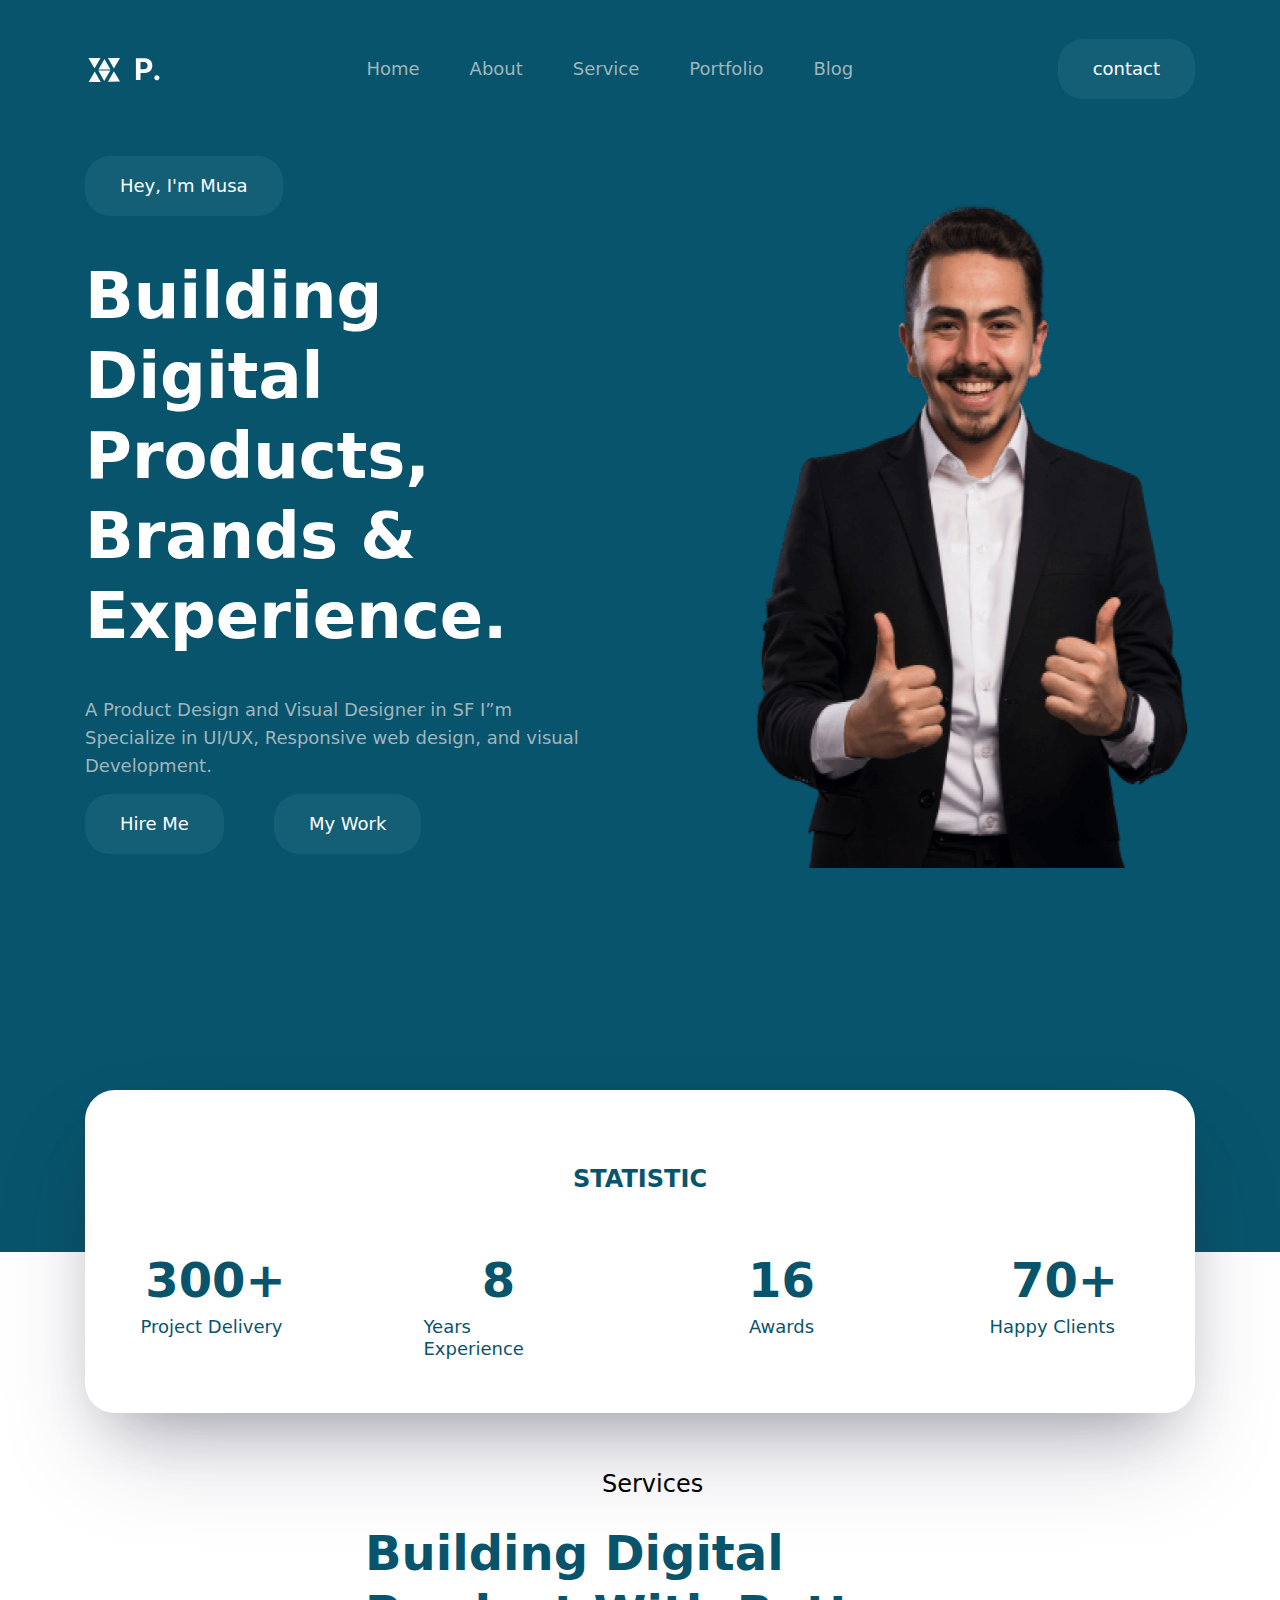
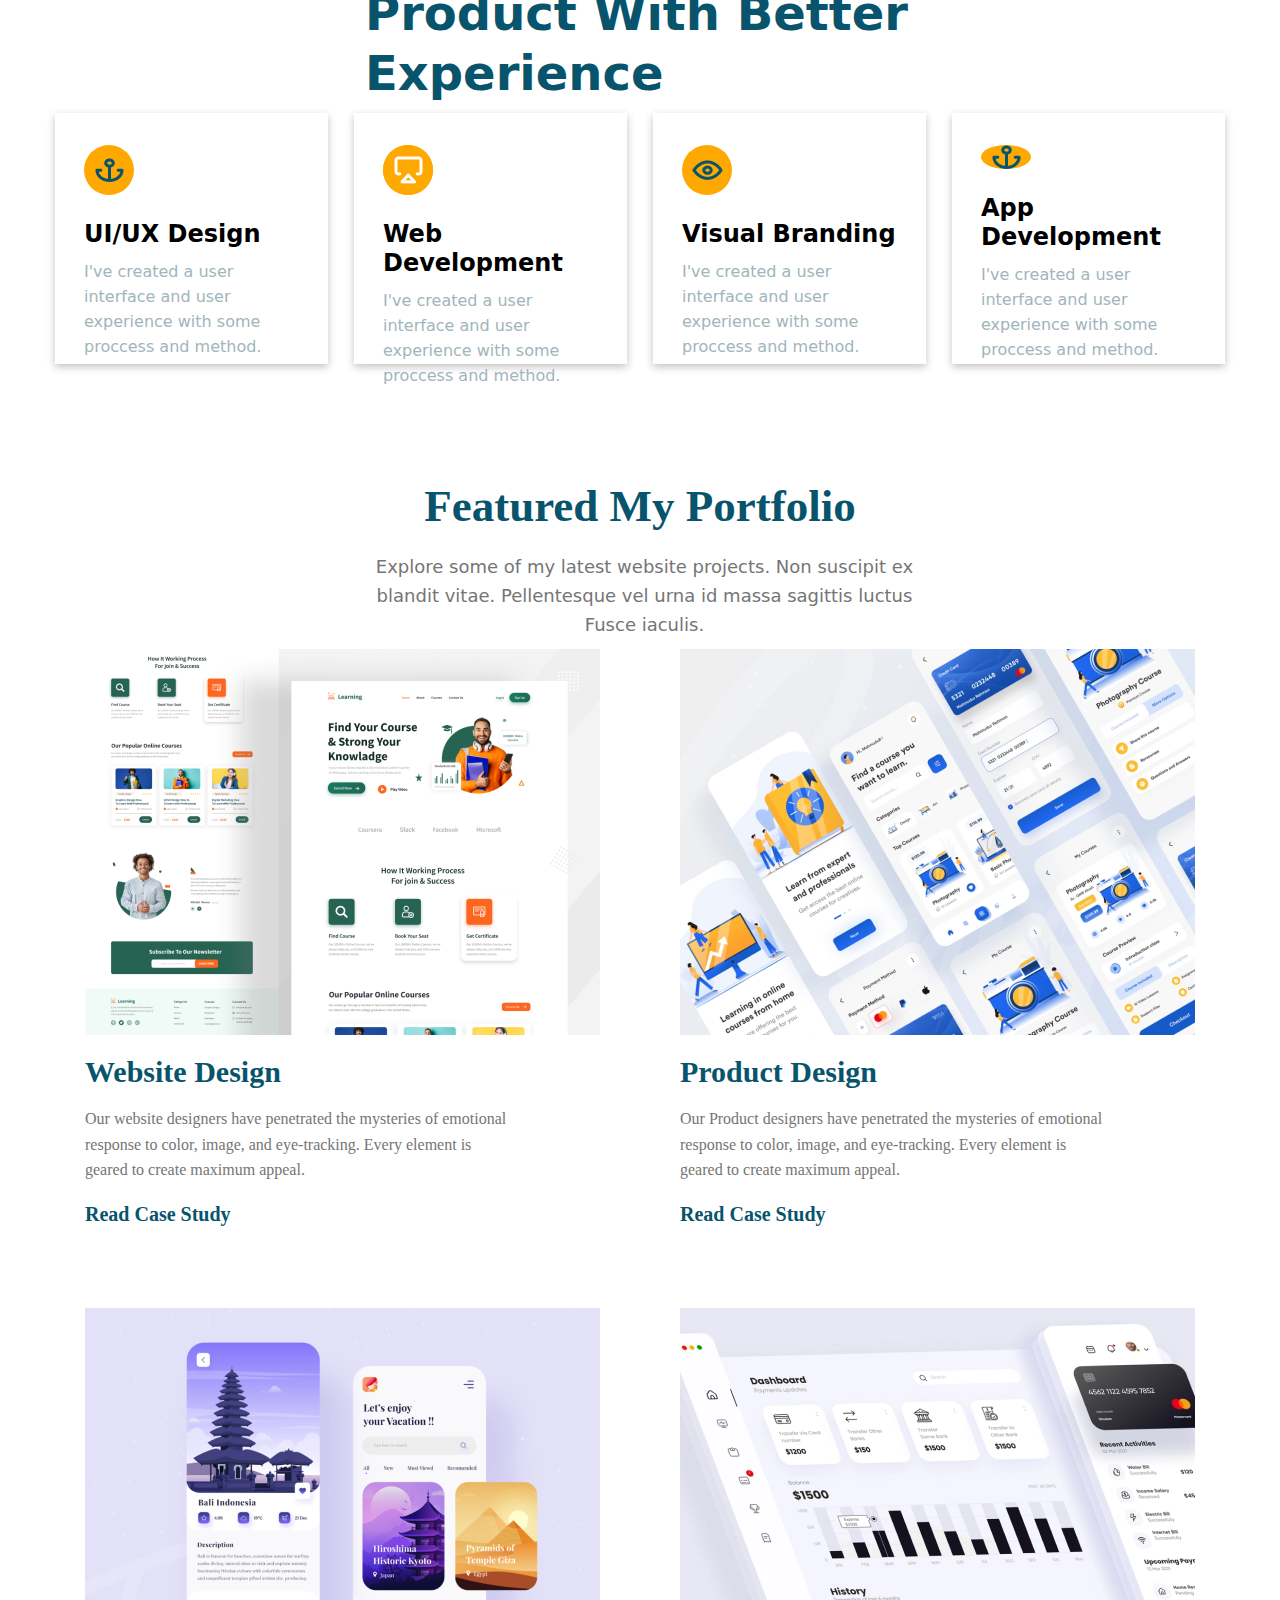
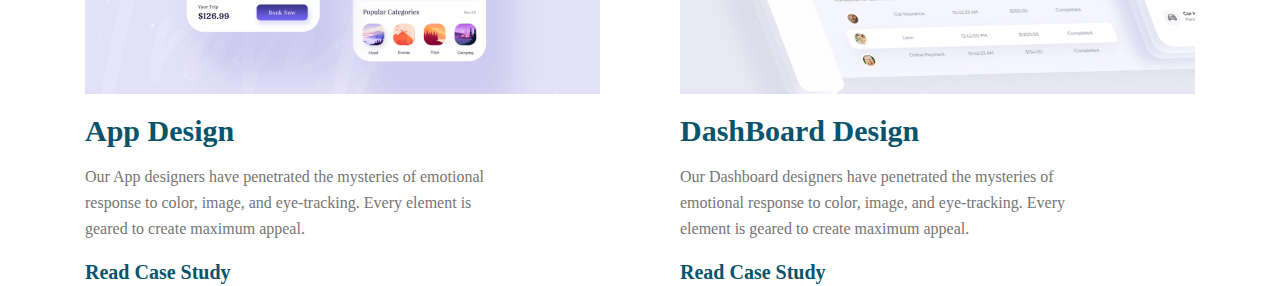
==== index.html @ 9e05a820 "homework" ====
<!DOCTYPE html>
<html lang="en">
<head>
    <meta charset="UTF-8">
    <meta name="viewport" content="width=device-width, initial-scale=1.0">
    <link rel="stylesheet" href="./css/main.min.css">
    <link rel="icon" href="./assets/images/logo (2).png">
    <title>P.</title>
</head>
<body>
    <header class="header">
        <div class="container">
            <section class="navbar">
                <div class="navbar__logo">
                    <img src="./assets/images/Group 44.svg" alt="">
                </div>
                <ul class="collection">
                    <li class="item">
                        <a href="#">
                            <span>Home</span>
                        </a>
                    </li>
                    <li class="item">
                        <a href="#">
                            <span>About</span>
                        </a>
                     </li>
                    <li class="item">
                        <a href="#">
                            <span>Service</span>
                        </a>
                    </li>
                    <li class="item">
                        <a href="#">
                            <span>Portfolio</span>
                        </a>
                    </li>
                    <li class="item">
                        <a href="#">
                            <span>Blog</span>
                        </a>
                    </li>
                </ul>
                    <button class="navbar__btn">
                        <span>contact</span>
                    </button>
            </section>
        </div>
    </header>
    <main class="main">
        <div class="hero">
        <div class="container">
            <div class="hero__wrapper">
                <div class="hero__content">
                    <div class="hero__btn">
                        <button>
                            <span>Hey, I'm Musa</span>
                        </button>
                    </div>
                    <div class="hero__subtitle">
                        <span>
                            Building Digital
                            Products, Brands
                            & Experience.
                        </span>
                    </div>
                    <div class="hero__desc">
                        <span>
                            A Product Design and Visual Designer in SF I”m Specialize in
                            UI/UX, Responsive web design, and visual Development. 
                        </span>
                    </div>
                    <div class="hero__comment">
                        <button>
                            <span>
                                Hire Me
                            </span>
                        </button>
                        <button>
                            <span>
                                My Work
                            </span>
                        </button>
                    </div>
                </div>
                <div class="hero__img">
                    <img src="./assets/images/man.png" alt="">
                </div>
            </div>
            </div>
        </div>
        <div class="container">
            <div class="statistic" style="box-shadow: rgba(50, 50, 93, 0.25) 0px 50px 100px -20px, rgba(0, 0, 0, 0.3) 0px 30px 60px -30px;">
                <div class="statistic__block">
                    <div class="statistic__subtitle">
                        <span>
                            STATISTIC
                        </span>
                    </div>
                    <div class="statistic__wrapper">
                        <div class="statistic__card">
                            <div class="statistic__card__desc">
                                <p>
                                    300+
                                </p>
                            </div>
                            <div class="statistic__card__text">
                                <p>
                                    Project Delivery
                                </p>
                            </div>
                        </div>
                        <div class="statistic__card">
                            <div class="statistic__card__desc">
                                <p>
                                    8
                                </p>
                            </div>
                            <div class="statistic__card__text">
                                <p>
                                    Years Experience
                                </p>
                            </div>
                        </div>
                        <div class="statistic__card">
                            <div class="statistic__card__desc">
                                <p>
                                    16
                                </p>
                            </div>
                            <div class="statistic__card__text">
                                <p style="text-align: center;">
                                    Awards
                                </p>
                            </div>
                        </div>
                        <div class="statistic__card">
                            <div class="statistic__card__desc">
                                <p>
                                    70+
                                </p>
                            </div>
                            <div class="statistic__card__text">
                                <p>
                                    Happy Clients
                                </p>
                            </div>
                        </div>
                    </div>
                </div>
            </div>
            <br>
            <br>
            <br>
            <div class="servis">
                <div class="servis__block">
                    <div class="servis__subtitle">
                        <p style="font-size: 24px;">
                            Services
                        </p>
                    </div>
                    <div class="servis__desc">
                        <p>
                            Building Digital Product
                            With Better Experience
                        </p>
                    </div>
                    <div class="servis__wrapper">
                        <div class="servis__card" style="box-shadow: rgba(0, 0, 0, 0.24) 0px 3px 8px;">
                            <div class="servis__img">
                                <img src="./assets/images/servis-card1.png" alt="">
                            </div>
                            <div class="servis__title">
                                <p>
                                    UI/UX Design
                                </p>
                            </div>
                            <div class="servis__text">
                                <p>
                                    I've created a user interface
                                    and user experience with
                                    some proccess and method.
                                </p>
                            </div>
                        </div>
                        <div class="servis__card" style="box-shadow: rgba(0, 0, 0, 0.24) 0px 3px 8px;">
                            <div class="servis__img">
                                <img src="./assets/images/servis-card2.png" alt="">
                            </div>
                            <div class="servis__title">
                                <p>
                                    Web Development
                                </p>
                            </div>
                            <div class="servis__text">
                                <p>
                                    I've created a user interface
                                    and user experience with
                                    some proccess and method.
                                </p>
                            </div>
                        </div>
                        <div class="servis__card" style="box-shadow: rgba(0, 0, 0, 0.24) 0px 3px 8px;">
                            <div class="servis__img">
                                <img src="./assets/images/servis-card3.png" alt="">
                            </div>
                            <div class="servis__title">
                                <p>
                                    Visual Branding
                                </p>
                            </div>
                            <div class="servis__text">
                                <p>
                                    I've created a user interface
                                    and user experience with
                                    some proccess and method.
                                </p>
                            </div>
                        </div>
                        <div class="servis__card" style="box-shadow: rgba(0, 0, 0, 0.24) 0px 3px 8px;">
                            <div class="servis__img">
                                <img src="./assets/images/servis-card1.png" alt="">
                            </div>
                            <div class="servis__title">
                                <p>
                                    App Development
                                </p>
                            </div>
                            <div class="servis__text">
                                <p>
                                    I've created a user interface
                                    and user experience with
                                    some proccess and method.
                                </p>
                            </div>
                        </div>
                    </div>
                </div>
            </div>
        </div>
        <br>
        <br>
        <br>
        <br>
        <br>
        <br>
        <div class="container">
            <div class="article">
                <div class="article__logo">
                    <p
                     style="font-family: Inter;
                    font-size: 45px;
                    font-weight: 600;
                    line-height: 56.25px;
                    text-align: center;
                    color: #08546C; "
                    >Featured My Portfolio</p>
                    <br>
                    <p style="width: 569px;
                    height: 58px;                   
                    font-size: 18px;
                    margin-left: 275px;
                    font-weight: 400;
                    line-height: 28.8px;
                    text-align: center;
                    color:#757575;"
                    >Explore some of my latest website projects. Non suscipit ex blandit
                        vitae. Pellentesque vel urna id massa sagittis luctus Fusce iaculis.</p>
                </div>
                <br>
                <br>
                <div class="article__box" 
                style="display: flex;
                align-items: center;
                flex-wrap: wrap;
                gap: 80px;">
                    <div class="article__card">
                        <img src="./assets/images/dribbble mockup 1.png" alt="">
                        <br>
                        <br>
                        <div class="article__text">
                            <p style="font-family: Inter;
                            font-size: 30px;
                            font-weight: 600;
                            line-height: 28.8px;
                            text-align: left;
                            color: #08546C;" 
                            >Website Design</p>
                            <br>
                            <p style="width: 426px;
                            height: 77px;                        
                            font-family: Inter;
                            font-size: 16px;
                            font-weight: 400;
                            line-height: 25.6px;
                            text-align: left;
                            color: #757575;">
                                Our website designers have penetrated the mysteries of
                                emotional response to color, image,  and eye-tracking.
                                Every element is geared to create maximum appeal.
                            </p>
                            <br>
                            <button style="border: none;
                            background: #fff;">
                                <p style="font-family: Inter;
                                font-size: 20px;
                                font-weight: 900;
                                line-height: 25.6px;
                                text-align: left;
                                color: #08546C;"
                                >Read Case Study</p>
                            </button>
                        </div>
                    </div>
                    <div class="article__card">
                        <img src="./assets/images/dribbble mockup 1 (1).png" alt="">
                        <br>
                        <br>
                        <p style="font-family: Inter;
                        font-size: 30px;
                        font-weight: 600;
                        line-height: 28.8px;
                        text-align: left;
                        color: #08546C;" 
                        >Product Design</p>
                        <br>
                        <p style="width: 426px;
                        height: 77px;                        
                        font-family: Inter;
                        font-size: 16px;
                        font-weight: 400;
                        line-height: 25.6px;
                        text-align: left;
                        color: #757575;">
                            Our Product designers have penetrated the mysteries of
                            emotional response to color, image,  and eye-tracking.
                            Every element is geared to create maximum appeal.
                        </p>
                        <br>
                        <button style="border: none;
                            background: #fff;">
                                <p style="font-family: Inter;
                                font-size: 20px;
                                font-weight: 900;
                                line-height: 25.6px;
                                text-align: left;
                                color: #08546C;"
                                >Read Case Study</p>
                        </button>
                    </div> 
                    <div class="article__card">
                        <img src="./assets/images/dribbble mockup 1 (2).png" alt="">
                        <br>
                        <br>
                        <p style="font-family: Inter;
                        font-size: 30px;
                        font-weight: 600;
                        line-height: 28.8px;
                        text-align: left;
                        color: #08546C;" 
                        >App Design</p>
                        <br>
                        <p style="width: 426px;
                        height: 77px;                        
                        font-family: Inter;
                        font-size: 16px;
                        font-weight: 400;
                        line-height: 25.6px;
                        text-align: left;
                        color: #757575;">
                            Our App designers have penetrated the mysteries of
                            emotional response to color, image,  and eye-tracking.
                            Every element is geared to create maximum appeal.
                        </p>
                        <br>
                        <button style="border: none;
                            background: #fff;">
                                <p style="font-family: Inter;
                                font-size: 20px;
                                font-weight: 900;
                                line-height: 25.6px;
                                text-align: left;
                                color: #08546C;"
                                >Read Case Study</p>
                        </button>
                    </div> 
                    <div class="article__card">
                        <img src="./assets/images/dribbble mockup 1 (3).png" alt="">
                        <br>
                        <br>
                        <p style="font-family: Inter;
                        font-size: 30px;
                        font-weight: 600;
                        line-height: 28.8px;
                        text-align: left;
                        color: #08546C;" 
                        >DashBoard Design</p>
                        <br>
                        <p style="width: 426px;
                        height: 77px;                        
                        font-family: Inter;
                        font-size: 16px;
                        font-weight: 400;
                        line-height: 25.6px;
                        text-align: left;
                        color: #757575;">
                            Our Dashboard designers have penetrated the mysteries of
                            emotional response to color, image,  and eye-tracking.
                            Every element is geared to create maximum appeal.   
                        </p>
                        <br>
                        <button style="border: none;
                            background: #fff;">
                                <p style="font-family: Inter;
                                font-size: 20px;
                                font-weight: 900;
                                line-height: 25.6px;
                                text-align: left;
                                color: #08546C;"
                                >Read Case Study</p>
                        </button>
                    </div> 
                </div>
            </div>
        </div>
    </main>
</body>
</html>
---- css/main.min.css ----
*{margin:0;padding:0;box-sizing:border-box;font-family:system-ui,-apple-system,BlinkMacSystemFont,"Segoe UI",Roboto,Oxygen,Ubuntu,Cantarell,"Open Sans","Helvetica Neue",sans-serif}.container{width:100%;max-width:1142px;padding:0 16px;margin:0 auto}a{text-decoration:inherit;color:inherit}li{list-style:none}span{color:inherit}button{cursor:pointer}img{max-width:100%}.header{width:100%;height:138px;background:#08546c;display:flex;justify-content:center;align-items:center;flex-direction:row}.header .navbar{width:100%;display:flex;justify-content:space-between;align-items:center;flex-direction:row;height:58px}.header .navbar .navbar__logo{width:77px;height:37px;transition:.5s}.header .navbar .navbar__logo:hover{cursor:pointer;transform:rotate(15deg)}.header .navbar .collection{width:479px;height:22px;display:flex;justify-content:center;align-items:center;flex-direction:row;gap:50px}.header .navbar .collection .item{color:#a1b5bb;font-size:18px;font-weight:400;line-height:22px;transition:.5s}.header .navbar .collection .item:hover{opacity:.7}.header .navbar .collection .item:active{transform:scale(0.7)}.header .navbar .navbar__btn{padding:16px 35px;border:none;outline:none;transition:.5s;border-radius:25px;background:#145e76;color:#fff;font-size:18px;font-weight:400;line-height:28px}.header .navbar .navbar__btn:hover{cursor:pointer;opacity:.7;background:#ffa800}.header .navbar .navbar__btn:active{transform:scale(0.9)}.hero{width:100%;min-height:1114px;background:#08546c}.hero .hero__wrapper{width:100%;display:flex;justify-content:center;align-items:center;flex-direction:row;gap:34px}.hero .hero__wrapper .hero__content{width:50%;display:flex;justify-content:start;align-items:start;flex-direction:column;gap:40px}.hero .hero__wrapper .hero__content .hero__btn{width:100%;height:auto;display:flex;justify-content:start;align-items:start;flex-direction:row}.hero .hero__wrapper .hero__content .hero__btn button{padding:16px 35px;border:none;outline:none;transition:.5s;border-radius:25px;background:#145e76;color:#fff;font-size:18px;font-weight:400;line-height:28px}.hero .hero__wrapper .hero__content .hero__btn button:hover{cursor:pointer;opacity:.7;background:#ffa800}.hero .hero__wrapper .hero__content .hero__btn button:active{transform:scale(0.9)}.hero .hero__wrapper .hero__content .hero__subtitle{width:100%;min-height:240px}.hero .hero__wrapper .hero__content .hero__subtitle span{font-size:64px;font-weight:700;line-height:80px;color:#fff}.hero .hero__wrapper .hero__content .hero__desc{width:95%;height:58px}.hero .hero__wrapper .hero__content .hero__desc span{font-size:18px;color:#a1b5bb;font-weight:400;line-height:28px}.hero .hero__wrapper .hero__content .hero__comment{width:100%;height:auto;display:flex;justify-content:start;align-items:center;flex-direction:row;gap:50px}.hero .hero__wrapper .hero__content .hero__comment button{padding:16px 35px;border:none;outline:none;transition:.5s;border-radius:25px;background:#145e76;color:#fff;font-size:18px;font-weight:400;line-height:28px}.hero .hero__wrapper .hero__content .hero__comment button:hover{cursor:pointer;opacity:.7;background:#ffa800}.hero .hero__wrapper .hero__content .hero__comment button:active{transform:scale(0.9)}.hero .hero__wrapper .hero__content .hero__comment span{font-size:18px;font-weight:400;color:#fff;line-height:28px}.hero .hero__wrapper .hero__img{width:50%;height:auto}.hero .hero__wrapper .hero__img img{width:100%;height:730px}.container .statistic{width:100%;min-height:323px;margin-top:-162px;background:#fff;border-radius:30px;display:flex;justify-content:center;align-items:center;flex-direction:row}.container .statistic .statistic__block{width:90%;height:167px;display:flex;justify-content:start;align-items:center;flex-direction:column;gap:79px}.container .statistic .statistic__subtitle{width:100%;height:auto;display:flex;justify-content:center;align-items:center;flex-direction:column}.container .statistic .statistic__subtitle span{font-size:24px;font-weight:600;line-height:22px;color:#08546c}.container .statistic .statistic__wrapper{width:100%;height:auto;display:flex;justify-content:space-between;align-items:start;flex-direction:row}.container .statistic .statistic__wrapper .statistic__card{width:150px;height:66px;display:flex;justify-content:start;align-items:start;flex-direction:column;gap:25px}.container .statistic .statistic__wrapper .statistic__card .statistic__card__desc{width:100%;text-align:center}.container .statistic .statistic__wrapper .statistic__card .statistic__card__desc p{font-size:48px;color:#08546c;font-weight:600;line-height:22px}.container .statistic .statistic__wrapper .statistic__card .statistic__card__text{width:100%}.container .statistic .statistic__wrapper .statistic__card .statistic__card__text p{font-size:18px;font-weight:400;line-height:22px;color:#08546c}.servis{width:100%}.servis .servis__block{width:100%;min-height:494px;display:flex;justify-content:start;align-items:center;flex-direction:column;gap:30px}.servis .servis__block .servis__subtitle{width:76px;height:23px}.servis .servis__block .servis__subtitle p{font-size:18px}.servis .servis__block .servis__desc{width:550px;height:120px}.servis .servis__block .servis__desc p{font-size:48px;font-weight:600;line-height:60px;color:#08546c}.servis .servis__block .servis__wrapper{width:100%;height:auto;display:flex;justify-content:center;align-items:center;flex-direction:row;gap:26px;margin-top:40px}.servis .servis__block .servis__wrapper .servis__card{max-width:273px;height:251px;padding:32px 29px;display:flex;justify-content:start;align-items:start;flex-direction:column;gap:10px;transition:.5s}.servis .servis__block .servis__wrapper .servis__card:hover{background:#08546c;cursor:pointer}.servis .servis__block .servis__wrapper .servis__card:hover .servis__title{color:#fff}.servis .servis__block .servis__wrapper .servis__card:hover .servis__text{color:#a1b5bb}.servis .servis__block .servis__wrapper .servis__card .servis__img{width:50px;height:50px;border-radius:50%;background:#ffa800;display:flex;justify-content:center;align-items:center;flex-direction:row}.servis .servis__block .servis__wrapper .servis__card .servis__title{margin-top:15px}.servis .servis__block .servis__wrapper .servis__card .servis__title p{font-size:24px;font-weight:600;line-height:29px}.servis .servis__block .servis__wrapper .servis__card .servis__text{width:215px;height:73px}.servis .servis__block .servis__wrapper .servis__card .servis__text p{font-size:16px;font-weight:400;line-height:25px;color:#a1b5bb}/*# sourceMappingURL=main.min.css.map */
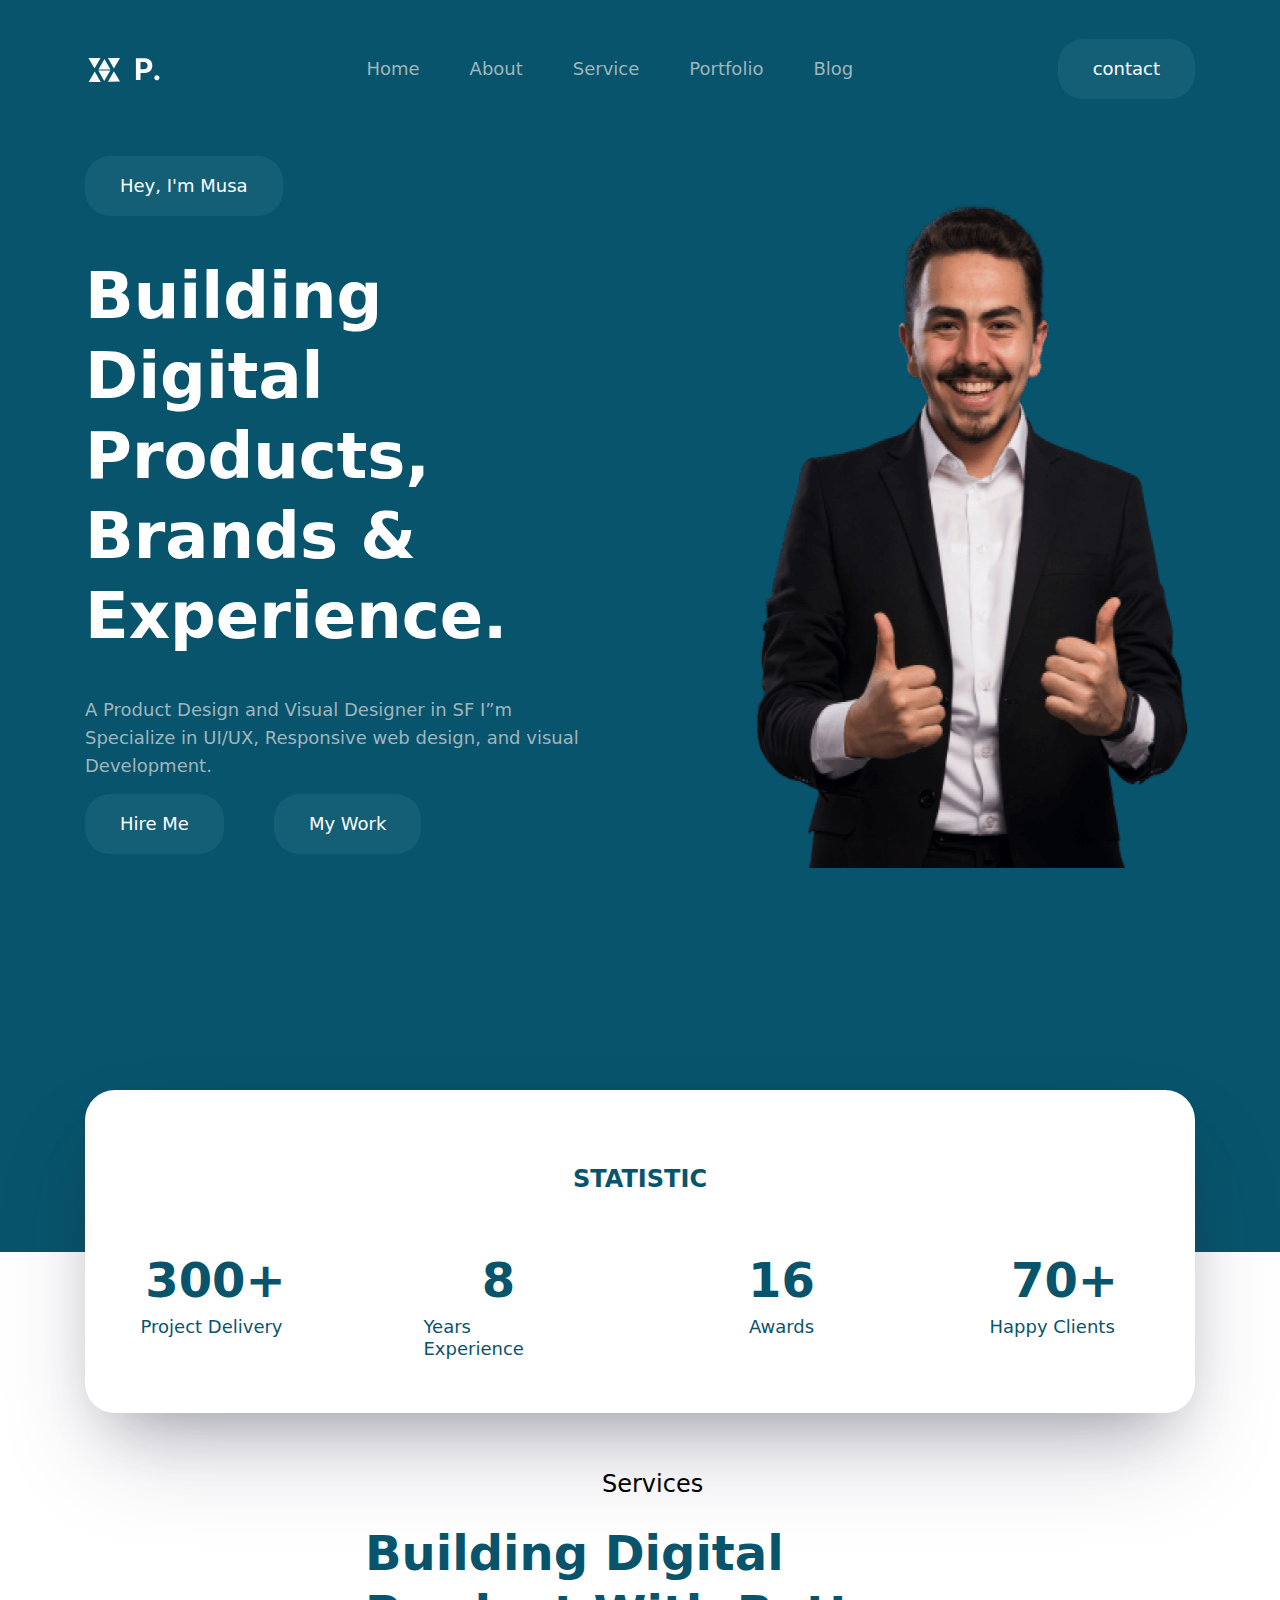
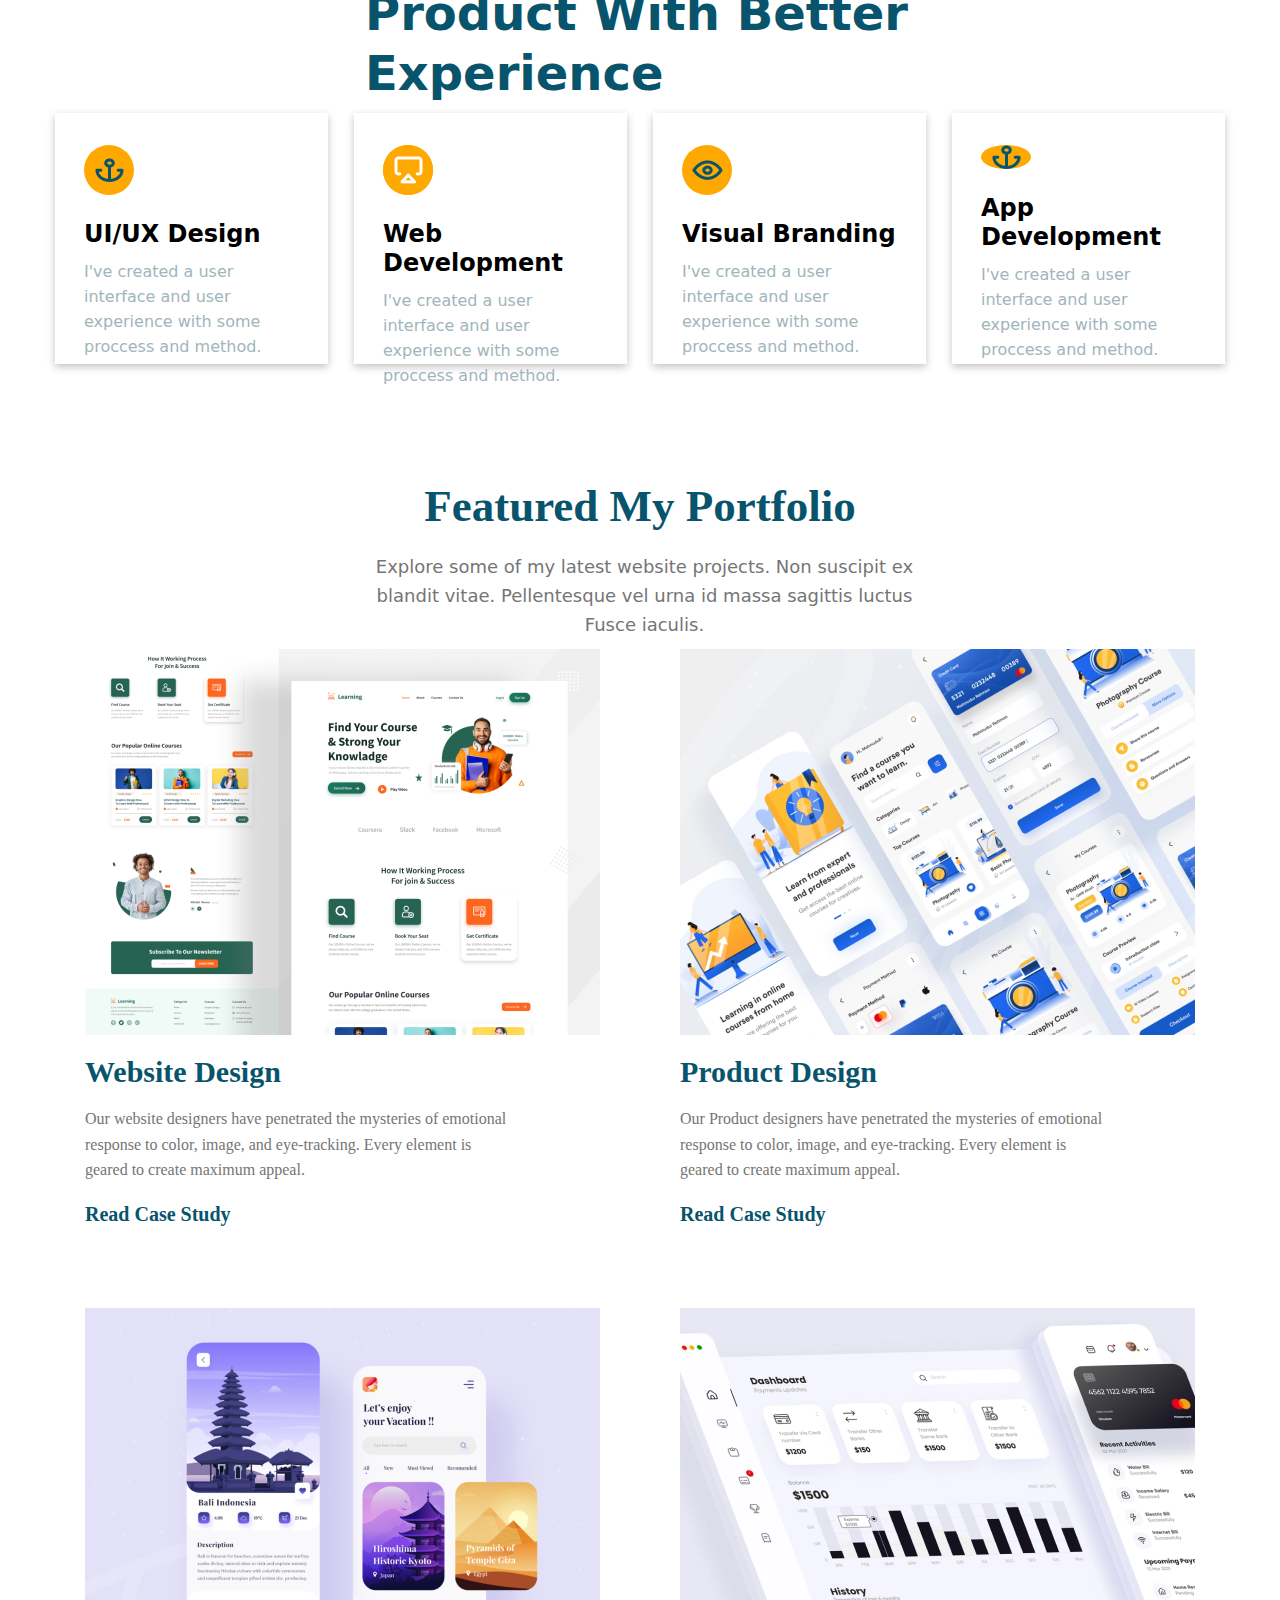
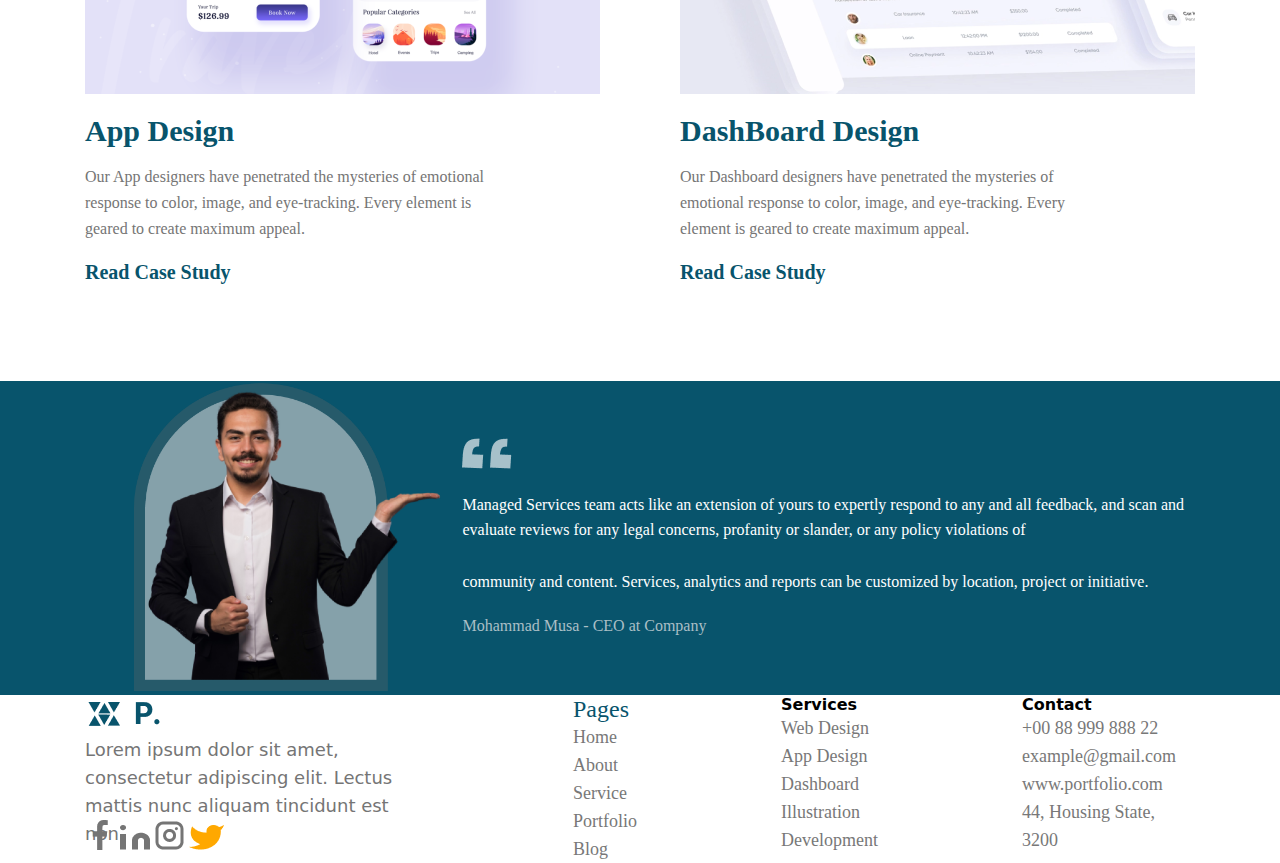
==== commit 949ca2cd: "end" ====
--- a/index.html
+++ b/index.html
@@ -421,8 +421,189 @@
                         </button>
                     </div> 
                 </div>
+                <br>
+                <br>
+                <br>
+                <br>
+                <br>
+            </div>
+        </div>
+        <div class="article-__box" style="background: #08546C;">
+            <div class="container">
+                <div class="article-__card" style="display: flex; align-items: center; width: 100%;">
+                    <div class="article-__img">
+                        <img src="./assets/images/image.png" alt="rasm">
+                    </div>
+                    <div class="article-__text">
+                        <img src="./assets/images/Group.png" alt="">
+                        <br>
+                        <br>
+                        <p style="color: #fff;
+                        font-family: Inter;
+                        font-size: 16px;
+                        font-weight: 400;
+                        line-height: 25.6px;
+                        text-align: left;">
+                            Managed Services team acts like an extension of yours to expertly
+                        respond to any and all feedback, and scan and evaluate reviews for
+                        any legal concerns, profanity or slander, or any policy violations of 
+                        <br>
+                        <br>
+                        community and content. Services, analytics and reports can be
+                        customized by location, project or initiative.
+                        </p>
+                        <br>
+                        <p style="font-family: Inter;
+                        font-size: 16px;
+                        font-weight: 400;
+                        line-height: 25.6px;
+                        text-align: left;
+                        color: #AABFC6;"
+                        >Mohammad Musa  - CEO at Company</p>
+                    </div>
+                </div>
             </div>
         </div>
     </main>
+    <footer class="footer" style="background: #fff;">
+        <div class="container">
+          <section>
+            <div class="footer__wrapper" style="display: flex; gap: 144px;">
+              <div class="footer__titile">
+                <div class="footer__logo">
+                  <img class="footer__image" src="./assets/images/Group 45.png" alt="" />
+                </div>
+                <p style="color: #757575;width: 344px;
+                height: 84px;              
+                font-size: 18px;
+                font-weight: 400;
+                line-height: 28px;
+                text-align: left;"
+                >
+                  Lorem ipsum dolor sit amet, consectetur adipiscing elit. Lectus
+                  mattis nunc aliquam tincidunt est non.
+                </p>
+                <div class="footer__icons">
+                  <img style="width: 30px;
+                  height: 30px;"
+                    src="./assets/images/facebook 1.png"
+                    alt=""/>
+                  <img src="./assets/images/Group 47.png" alt="" />
+                  <img src="./assets/images/Group 46.png" alt="" />
+                  <img
+                    class="footer__image"
+                    src="./assets/images/Vector.png"
+                    alt=""
+                  />
+                </div>
+              </div>
+              <div class="footer__text">
+                <b style="font-family: Inter;
+                font-size: 24px;
+                font-weight: 500;
+                line-height: 28px;
+                text-align: left;
+                color: #08546C;">Pages</b>
+                <ul class="footer__collection">
+                  <li style="font-family: Inter;
+                  font-size: 18px;
+                  font-weight: 400;
+                  line-height: 28px;
+                  text-align: left;
+                  color: #787878;" class="collection__title">Home</li>
+                  <li style="font-family: Inter;
+                  font-size: 18px;
+                  font-weight: 400;
+                  line-height: 28px;
+                  text-align: left;
+                  color: #787878;" class="collection__title">About</li>
+                  <li style="font-family: Inter;
+                  font-size: 18px;
+                  font-weight: 400;
+                  line-height: 28px;
+                  text-align: left;
+                  color: #787878;" class="collection__title">Service</li>
+                  <li style="font-family: Inter;
+                  font-size: 18px;
+                  font-weight: 400;
+                  line-height: 28px;
+                  text-align: left;
+                  color: #787878;" class="collection__title">Portfolio</li>
+                  <li style="font-family: Inter;
+                  font-size: 18px;
+                  font-weight: 400;
+                  line-height: 28px;
+                  text-align: left;
+                  color: #787878;" class="collection__title">Blog</li>
+                </ul>
+              </div>
+              <div class="footer__text">
+                <b>Services</b>
+                <ul class="footer__collection">
+                  <li style="font-family: Inter;
+                  font-size: 18px;
+                  font-weight: 400;
+                  line-height: 28px;
+                  text-align: left;
+                  color: #787878;" class="collection__title">Web Design</li>
+                  <li style="font-family: Inter;
+                  font-size: 18px;
+                  font-weight: 400;
+                  line-height: 28px;
+                  text-align: left;
+                  color: #787878;" class="collection__title">App Design</li>
+                  <li style="font-family: Inter;
+                  font-size: 18px;
+                  font-weight: 400;
+                  line-height: 28px;
+                  text-align: left;
+                  color: #787878;" class="collection__title">Dashboard</li>
+                  <li style="font-family: Inter;
+                  font-size: 18px;
+                  font-weight: 400;
+                  line-height: 28px;
+                  text-align: left;
+                  color: #787878;" class="collection__title">Illustration</li>
+                  <li style="font-family: Inter;
+                  font-size: 18px;
+                  font-weight: 400;
+                  line-height: 28px;
+                  text-align: left;
+                  color: #787878;" class="collection__title">Development</li>
+                </ul>
+              </div>
+              <div class="footer__text">
+                <b>Contact</b>
+                <ul class="footer__collection">
+                  <li style="font-family: Inter;
+                  font-size: 18px;
+                  font-weight: 400;
+                  line-height: 28px;
+                  text-align: left;
+                  color: #787878;" class="collection__title">+00 88 999 888 22</li>
+                  <li style="font-family: Inter;
+                  font-size: 18px;
+                  font-weight: 400;
+                  line-height: 28px;
+                  text-align: left;
+                  color: #787878;" class="collection__title">example@gmail.com</li>
+                  <li style="font-family: Inter;
+                  font-size: 18px;
+                  font-weight: 400;
+                  line-height: 28px;
+                  text-align: left;
+                  color: #787878;" class="collection__title">www.portfolio.com</li>
+                  <li style="font-family: Inter;
+                  font-size: 18px;
+                  font-weight: 400;
+                  line-height: 28px;
+                  text-align: left;
+                  color: #787878;" class="collection__title">44, Housing State, 3200</li>
+                </ul>
+              </div>
+            </div>
+          </section>
+        </div>
+      </footer>
 </body>
 </html>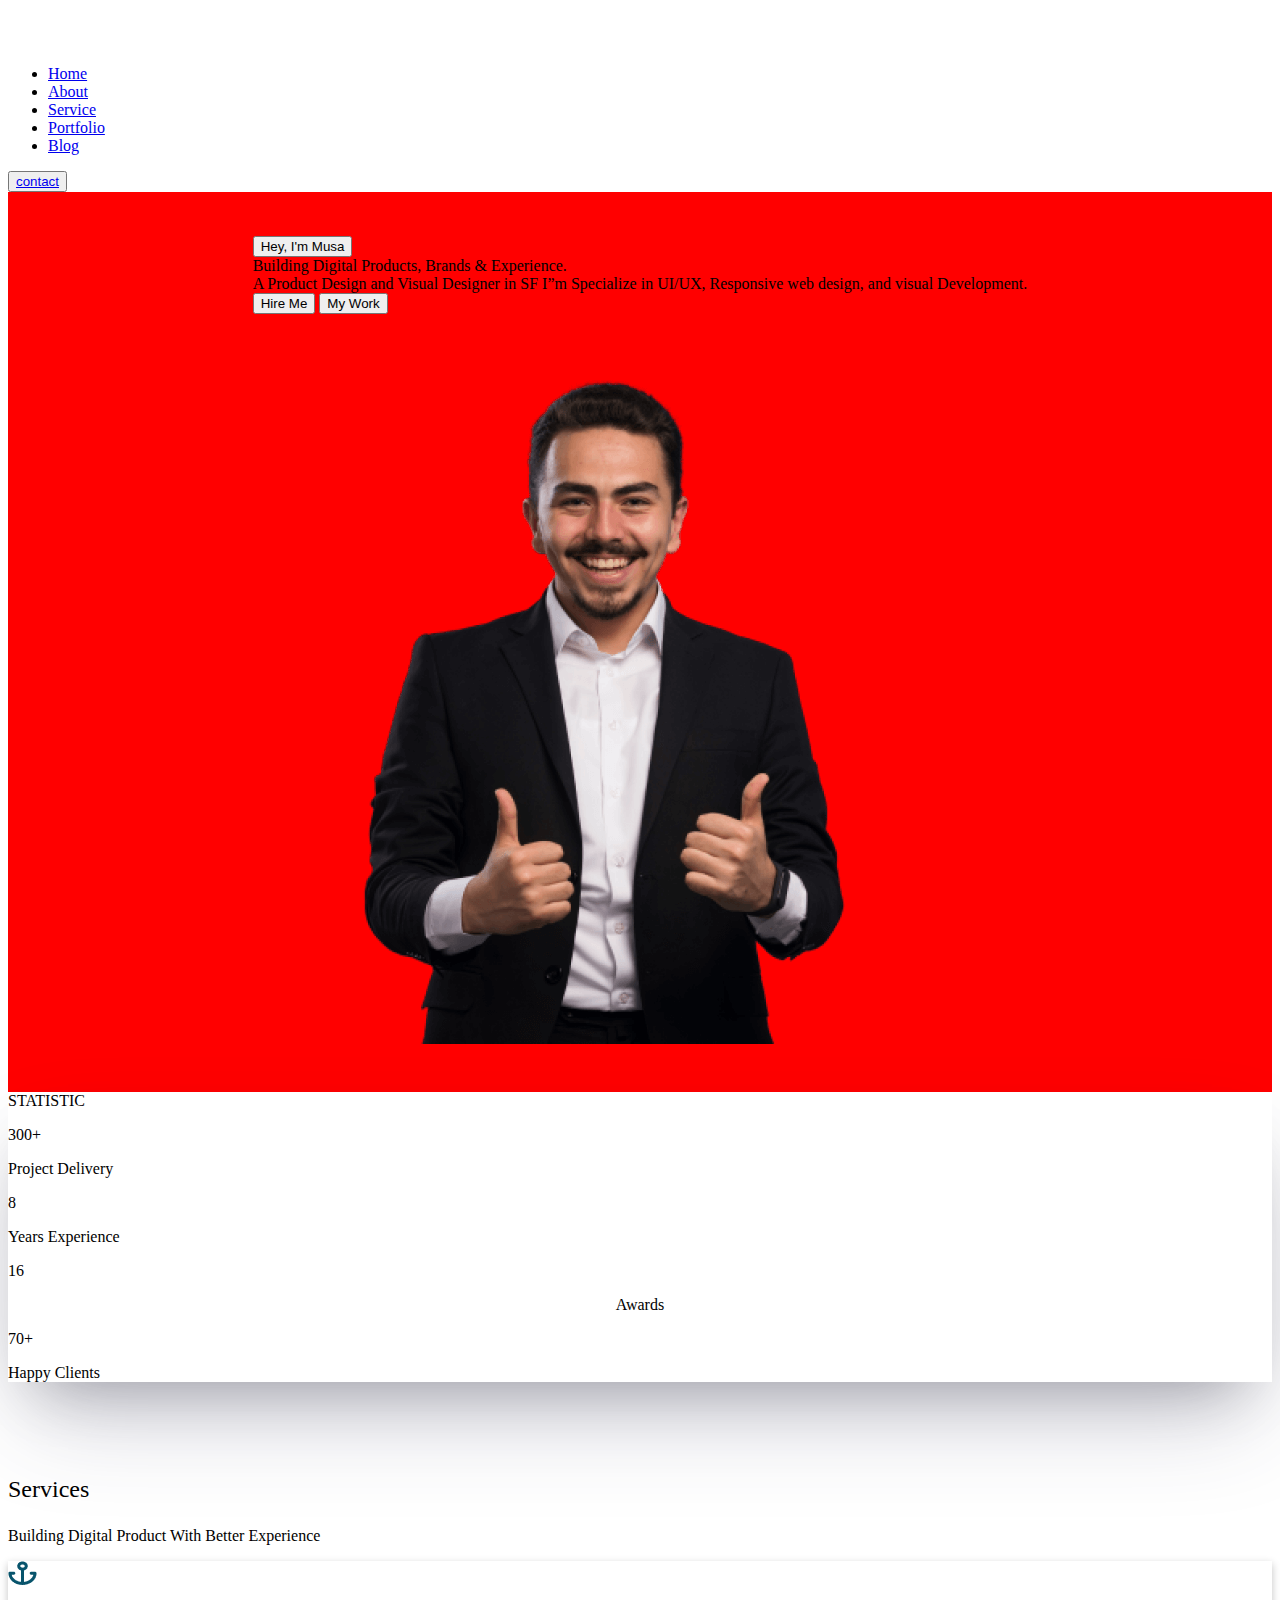
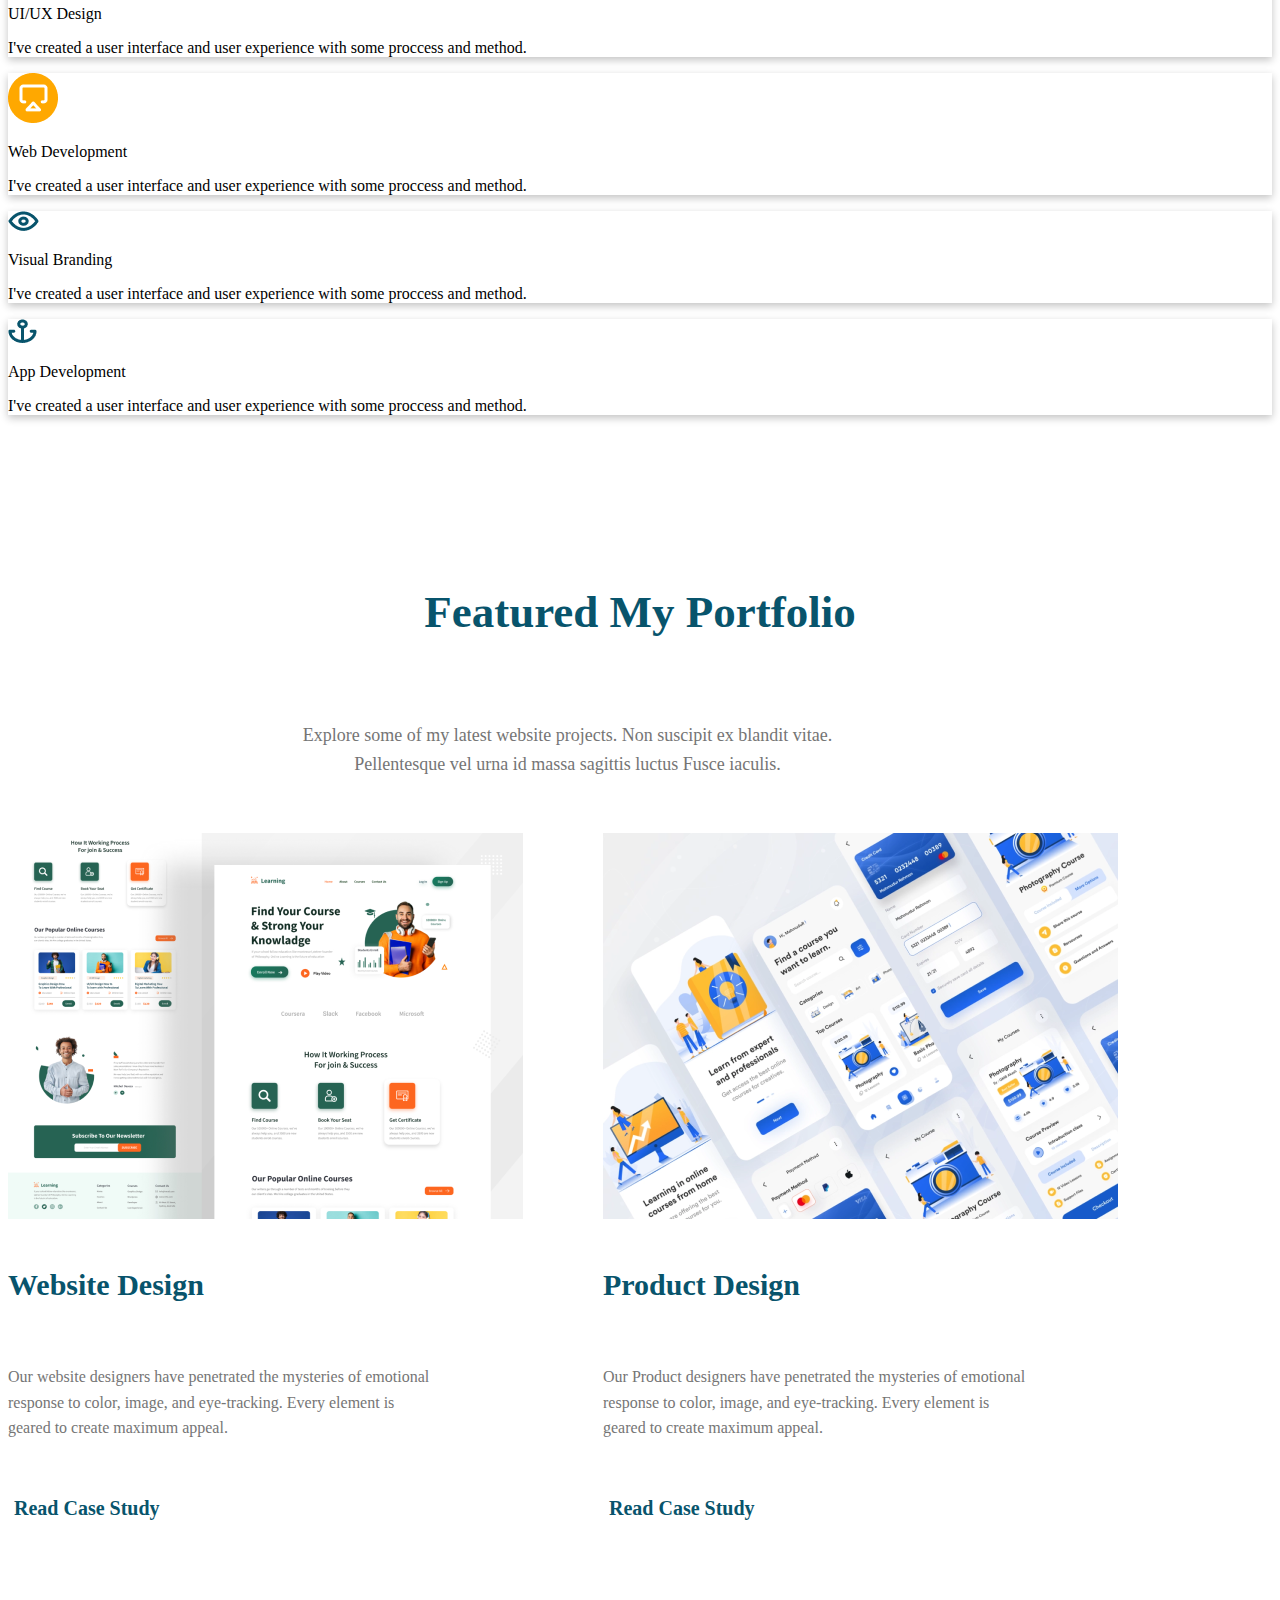
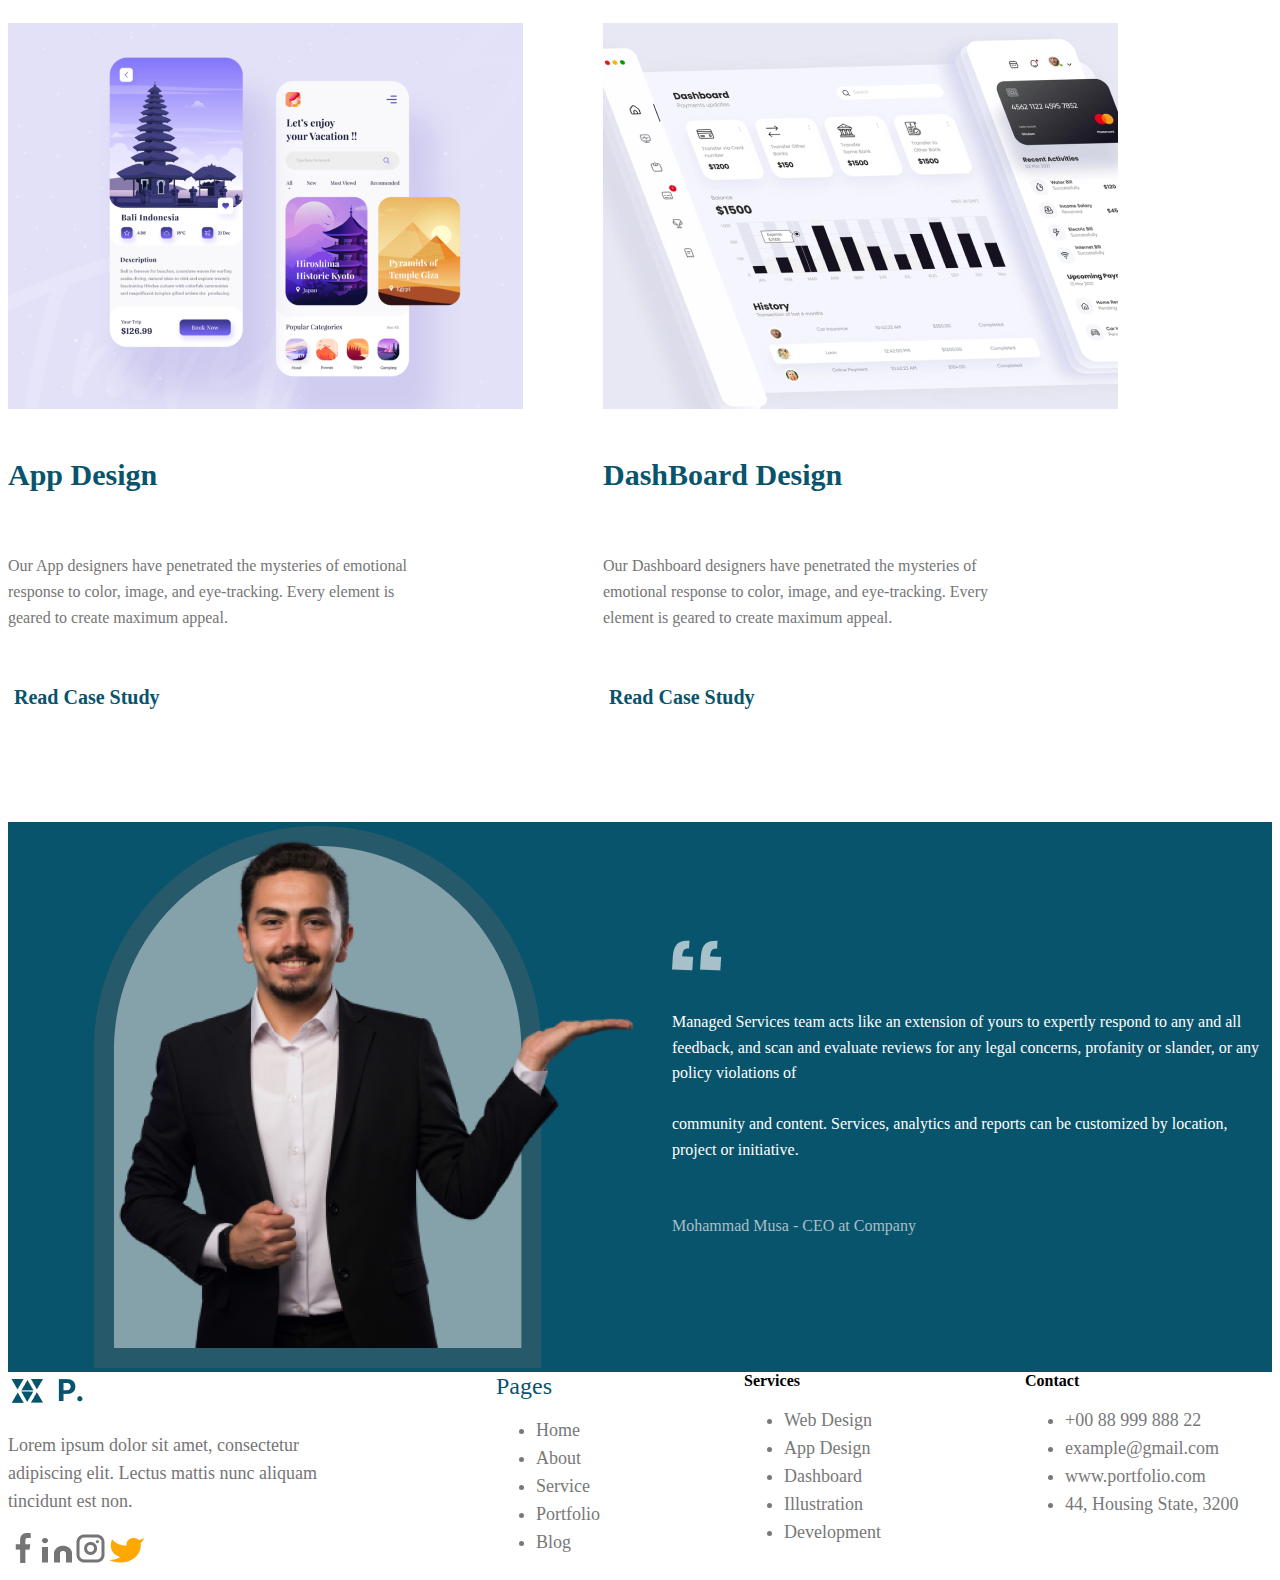
==== commit 0c0d1932: "g" ====
--- a/index.html
+++ b/index.html
@@ -42,7 +42,7 @@
                     </li>
                 </ul>
                     <button class="navbar__btn">
-                        <span>contact</span>
+                        <a href="./omadshow.html"><span>contact</span></a>
                     </button>
             </section>
         </div>
--- a/css/main.min.css
+++ b/css/main.min.css
@@ -1 +1 @@
-*{margin:0;padding:0;box-sizing:border-box;font-family:system-ui,-apple-system,BlinkMacSystemFont,"Segoe UI",Roboto,Oxygen,Ubuntu,Cantarell,"Open Sans","Helvetica Neue",sans-serif}.container{width:100%;max-width:1142px;padding:0 16px;margin:0 auto}a{text-decoration:inherit;color:inherit}li{list-style:none}span{color:inherit}button{cursor:pointer}img{max-width:100%}.header{width:100%;height:138px;background:#08546c;display:flex;justify-content:center;align-items:center;flex-direction:row}.header .navbar{width:100%;display:flex;justify-content:space-between;align-items:center;flex-direction:row;height:58px}.header .navbar .navbar__logo{width:77px;height:37px;transition:.5s}.header .navbar .navbar__logo:hover{cursor:pointer;transform:rotate(15deg)}.header .navbar .collection{width:479px;height:22px;display:flex;justify-content:center;align-items:center;flex-direction:row;gap:50px}.header .navbar .collection .item{color:#a1b5bb;font-size:18px;font-weight:400;line-height:22px;transition:.5s}.header .navbar .collection .item:hover{opacity:.7}.header .navbar .collection .item:active{transform:scale(0.7)}.header .navbar .navbar__btn{padding:16px 35px;border:none;outline:none;transition:.5s;border-radius:25px;background:#145e76;color:#fff;font-size:18px;font-weight:400;line-height:28px}.header .navbar .navbar__btn:hover{cursor:pointer;opacity:.7;background:#ffa800}.header .navbar .navbar__btn:active{transform:scale(0.9)}.hero{width:100%;min-height:1114px;background:#08546c}.hero .hero__wrapper{width:100%;display:flex;justify-content:center;align-items:center;flex-direction:row;gap:34px}.hero .hero__wrapper .hero__content{width:50%;display:flex;justify-content:start;align-items:start;flex-direction:column;gap:40px}.hero .hero__wrapper .hero__content .hero__btn{width:100%;height:auto;display:flex;justify-content:start;align-items:start;flex-direction:row}.hero .hero__wrapper .hero__content .hero__btn button{padding:16px 35px;border:none;outline:none;transition:.5s;border-radius:25px;background:#145e76;color:#fff;font-size:18px;font-weight:400;line-height:28px}.hero .hero__wrapper .hero__content .hero__btn button:hover{cursor:pointer;opacity:.7;background:#ffa800}.hero .hero__wrapper .hero__content .hero__btn button:active{transform:scale(0.9)}.hero .hero__wrapper .hero__content .hero__subtitle{width:100%;min-height:240px}.hero .hero__wrapper .hero__content .hero__subtitle span{font-size:64px;font-weight:700;line-height:80px;color:#fff}.hero .hero__wrapper .hero__content .hero__desc{width:95%;height:58px}.hero .hero__wrapper .hero__content .hero__desc span{font-size:18px;color:#a1b5bb;font-weight:400;line-height:28px}.hero .hero__wrapper .hero__content .hero__comment{width:100%;height:auto;display:flex;justify-content:start;align-items:center;flex-direction:row;gap:50px}.hero .hero__wrapper .hero__content .hero__comment button{padding:16px 35px;border:none;outline:none;transition:.5s;border-radius:25px;background:#145e76;color:#fff;font-size:18px;font-weight:400;line-height:28px}.hero .hero__wrapper .hero__content .hero__comment button:hover{cursor:pointer;opacity:.7;background:#ffa800}.hero .hero__wrapper .hero__content .hero__comment button:active{transform:scale(0.9)}.hero .hero__wrapper .hero__content .hero__comment span{font-size:18px;font-weight:400;color:#fff;line-height:28px}.hero .hero__wrapper .hero__img{width:50%;height:auto}.hero .hero__wrapper .hero__img img{width:100%;height:730px}.container .statistic{width:100%;min-height:323px;margin-top:-162px;background:#fff;border-radius:30px;display:flex;justify-content:center;align-items:center;flex-direction:row}.container .statistic .statistic__block{width:90%;height:167px;display:flex;justify-content:start;align-items:center;flex-direction:column;gap:79px}.container .statistic .statistic__subtitle{width:100%;height:auto;display:flex;justify-content:center;align-items:center;flex-direction:column}.container .statistic .statistic__subtitle span{font-size:24px;font-weight:600;line-height:22px;color:#08546c}.container .statistic .statistic__wrapper{width:100%;height:auto;display:flex;justify-content:space-between;align-items:start;flex-direction:row}.container .statistic .statistic__wrapper .statistic__card{width:150px;height:66px;display:flex;justify-content:start;align-items:start;flex-direction:column;gap:25px}.container .statistic .statistic__wrapper .statistic__card .statistic__card__desc{width:100%;text-align:center}.container .statistic .statistic__wrapper .statistic__card .statistic__card__desc p{font-size:48px;color:#08546c;font-weight:600;line-height:22px}.container .statistic .statistic__wrapper .statistic__card .statistic__card__text{width:100%}.container .statistic .statistic__wrapper .statistic__card .statistic__card__text p{font-size:18px;font-weight:400;line-height:22px;color:#08546c}.servis{width:100%}.servis .servis__block{width:100%;min-height:494px;display:flex;justify-content:start;align-items:center;flex-direction:column;gap:30px}.servis .servis__block .servis__subtitle{width:76px;height:23px}.servis .servis__block .servis__subtitle p{font-size:18px}.servis .servis__block .servis__desc{width:550px;height:120px}.servis .servis__block .servis__desc p{font-size:48px;font-weight:600;line-height:60px;color:#08546c}.servis .servis__block .servis__wrapper{width:100%;height:auto;display:flex;justify-content:center;align-items:center;flex-direction:row;gap:26px;margin-top:40px}.servis .servis__block .servis__wrapper .servis__card{max-width:273px;height:251px;padding:32px 29px;display:flex;justify-content:start;align-items:start;flex-direction:column;gap:10px;transition:.5s}.servis .servis__block .servis__wrapper .servis__card:hover{background:#08546c;cursor:pointer}.servis .servis__block .servis__wrapper .servis__card:hover .servis__title{color:#fff}.servis .servis__block .servis__wrapper .servis__card:hover .servis__text{color:#a1b5bb}.servis .servis__block .servis__wrapper .servis__card .servis__img{width:50px;height:50px;border-radius:50%;background:#ffa800;display:flex;justify-content:center;align-items:center;flex-direction:row}.servis .servis__block .servis__wrapper .servis__card .servis__title{margin-top:15px}.servis .servis__block .servis__wrapper .servis__card .servis__title p{font-size:24px;font-weight:600;line-height:29px}.servis .servis__block .servis__wrapper .servis__card .servis__text{width:215px;height:73px}.servis .servis__block .servis__wrapper .servis__card .servis__text p{font-size:16px;font-weight:400;line-height:25px;color:#a1b5bb}/*# sourceMappingURL=main.min.css.map */+.main{width:100%}.main .hero{height:100vh;width:100%;background:red;display:flex;flex-direction:column;justify-content:center;align-items:center}.main .hero .omad .logo_omad{font-size:35px;color:#fff}.main .hero .form{width:100%;display:flex;justify-content:center;gap:10px}.main .hero .form input{height:24px;border-radius:5px;border:none;padding:5px;outline:none}.main .hero .form button{padding:5px;border-radius:5px;border:none}.main .hero .title{font-size:10vw;color:#fff}.main .hero .btn{width:200px;height:40px;border-radius:10px;border:none;margin-top:-0.2px;color:#fff;background:rgba(255,255,255,.2666666667)}.main .hero .btn:hover{cursor:pointer}.main .hero .btn:active{margin-top:.2px}/*# sourceMappingURL=main.min.css.map */